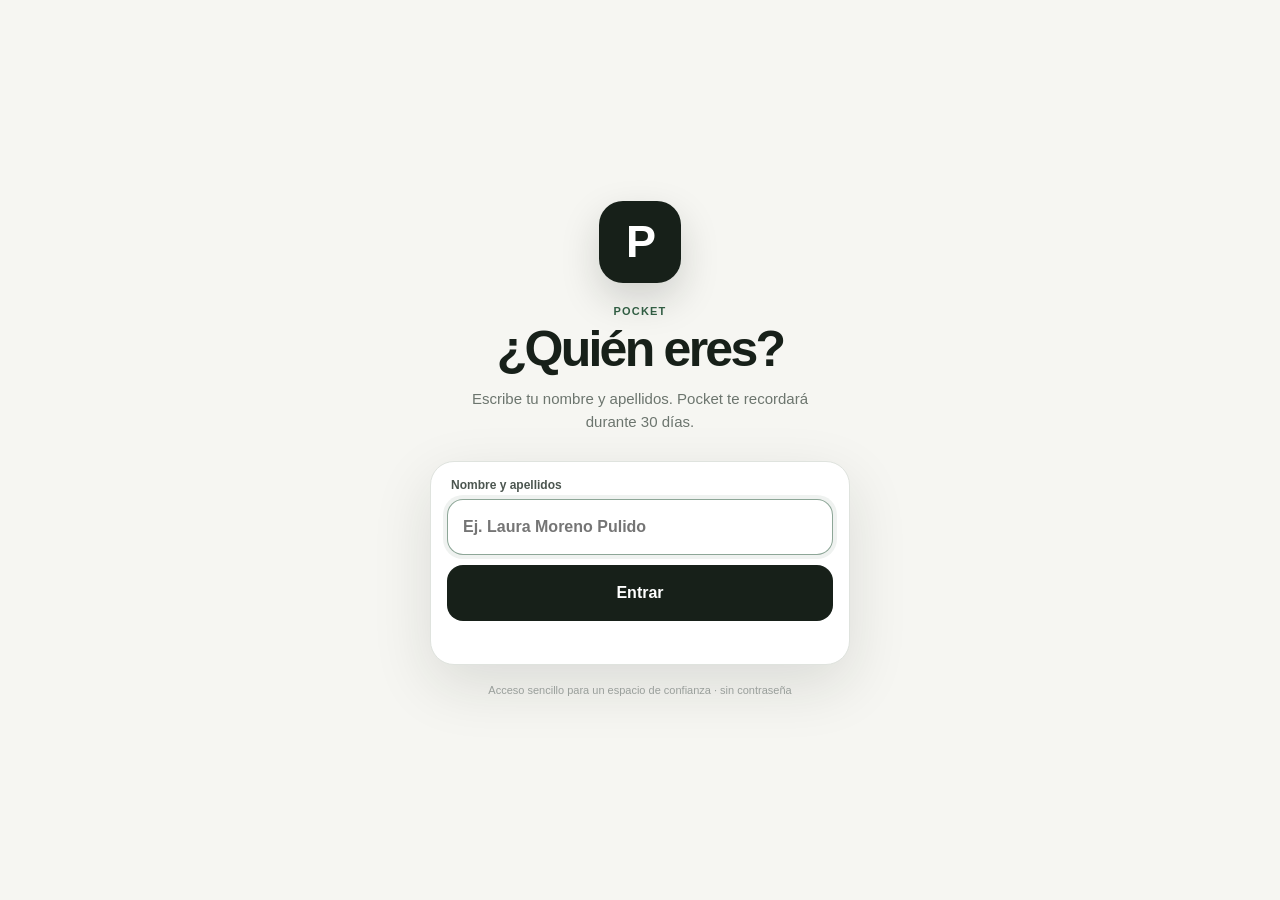
==== Krakow_Pocket_iOS_PRO_AUTO_FIX2/Krakow_Pocket_iOS_PRO_AUTO_FIX2/administrar.html @ c3a28c1a "Add Pocket administrator panel" ====
<!doctype html>
<html lang="es">
<head>
  <meta charset="utf-8">
  <meta name="viewport" content="width=device-width,initial-scale=1,viewport-fit=cover">
  <meta name="theme-color" content="#f6f6f2">
  <meta name="apple-mobile-web-app-capable" content="yes">
  <meta name="apple-mobile-web-app-status-bar-style" content="default">
  <title>Administrar · Pocket</title>
  <link rel="manifest" href="./manifest.webmanifest">
  <link rel="stylesheet" href="./pocket-auth.css?v=20260830g">
  <style>
    :root{--bg:#f6f6f2;--card:#fff;--text:#172019;--muted:#6c756e;--line:#dfe3de;--soft:#edf1ed;--green:#315d43;--shadow:0 12px 34px rgba(23,32,25,.07)}
    *{box-sizing:border-box}html{background:var(--bg)}body{margin:0;background:var(--bg);color:var(--text);font-family:-apple-system,BlinkMacSystemFont,"SF Pro Display","Segoe UI",Inter,Roboto,Helvetica,Arial,sans-serif;-webkit-font-smoothing:antialiased}a,button{font:inherit;-webkit-tap-highlight-color:transparent}.shell{width:min(760px,100%);margin:auto;padding:max(24px,env(safe-area-inset-top)) 16px calc(42px + env(safe-area-inset-bottom))}.top{display:flex;align-items:center;justify-content:space-between;gap:12px}.back{min-height:44px;display:inline-flex;align-items:center;color:var(--muted);text-decoration:none;font-size:14px;font-weight:760}.hero{padding:34px 2px 28px}.kicker{font-size:11px;font-weight:850;letter-spacing:.1em;color:var(--green)}h1,h2,p{margin:0}h1{margin-top:6px;font-size:clamp(38px,9vw,58px);line-height:.98;letter-spacing:-.055em}.lead{max-width:570px;margin-top:14px;color:var(--muted);font-size:15px;line-height:1.55}.state{padding:24px;border:1px solid var(--line);border-radius:24px;background:#fff;box-shadow:var(--shadow);text-align:center}.state strong{display:block;font-size:18px}.state p{margin-top:7px;color:var(--muted);font-size:13px;line-height:1.5}.state a{display:inline-flex;margin-top:15px;min-height:46px;align-items:center;justify-content:center;padding:0 16px;border-radius:14px;background:var(--text);color:#fff;text-decoration:none;font-size:13px;font-weight:800}.loader{width:28px;height:28px;margin:0 auto 12px;border:3px solid var(--soft);border-top-color:var(--green);border-radius:50%;animation:spin .8s linear infinite}@keyframes spin{to{transform:rotate(360deg)}}.metrics{display:grid;grid-template-columns:repeat(3,1fr);gap:10px}.metric{padding:16px;border:1px solid var(--line);border-radius:20px;background:#fff}.metric span{display:block;color:var(--muted);font-size:11px;font-weight:730}.metric strong{display:block;margin-top:7px;font-size:22px;line-height:1.05;letter-spacing:-.035em}.section-head{display:flex;align-items:end;justify-content:space-between;gap:12px;margin:28px 2px 12px}.section-head h2{font-size:25px;letter-spacing:-.04em}.refresh{min-height:40px;border:1px solid var(--line);border-radius:13px;background:#fff;color:var(--green);padding:0 13px;font-size:12px;font-weight:800;cursor:pointer}.user-list{display:grid;gap:10px}.au-card{padding:16px;border:1px solid var(--line);border-radius:21px;background:#fff;box-shadow:0 7px 22px rgba(23,32,25,.035)}.au-card.disabled{opacity:.67}.au-user-main{display:flex;align-items:center;gap:12px}.au-avatar{width:46px;height:46px;flex:0 0 auto;border-radius:15px;background:var(--text);color:#fff;display:grid;place-items:center;font-size:13px;font-weight:850}.au-user-copy{min-width:0;flex:1}.au-user-top{display:flex;align-items:center;gap:6px;flex-wrap:wrap}.au-user-top strong{font-size:15px}.au-user-copy>span{display:block;margin-top:4px;color:var(--muted);font-size:11.5px;line-height:1.4}.au-badge{display:inline-flex;min-height:21px;align-items:center;padding:0 7px;border-radius:999px;background:#e7eee9;color:var(--green);font-size:9px;font-weight:850;text-transform:uppercase;letter-spacing:.04em}.au-badge.soft{background:var(--soft);color:var(--muted)}.au-actions{display:grid;grid-template-columns:1fr 1fr;gap:8px;margin-top:13px}.au-actions button{min-height:42px;border:1px solid var(--line);border-radius:13px;background:#fff;color:var(--text);font-size:11.5px;font-weight:780;cursor:pointer}.au-actions button:disabled{opacity:.38;cursor:default}.au-empty{padding:24px;border:1px dashed var(--line);border-radius:20px;text-align:center;color:var(--muted);font-size:13px}.trust{display:grid;grid-template-columns:36px minmax(0,1fr);gap:11px;align-items:start;margin-top:20px;padding:14px;border-radius:17px;background:var(--soft);color:#4e5851}.trust-icon{width:36px;height:36px;border-radius:12px;background:#fff;display:grid;place-items:center;color:var(--green);font-weight:850}.trust strong{display:block;color:var(--text);font-size:12.5px}.trust span{display:block;margin-top:3px;font-size:11.5px;line-height:1.45}@media(max-width:520px){.metrics{grid-template-columns:1fr 1fr}.metric:last-child{grid-column:1/-1}.au-actions{grid-template-columns:1fr}.shell{padding-left:14px;padding-right:14px}}
  </style>
  <script src="./pocket-auth.js?v=20260830g" defer></script>
  <script src="./pocket-admin.js?v=20260830g" defer></script>
</head>
<body>
  <main class="shell">
    <div class="top"><a class="back" href="./">← Pocket</a><div id="pocketAccountMount"></div></div>
    <header class="hero"><div class="kicker">ADMINISTRACIÓN</div><h1>Administrar</h1><p class="lead">Perfiles y acceso a Pocket. Todo lo importante, sin convertirlo en un panel técnico.</p></header>

    <section id="adminLoading" class="state"><div class="loader"></div><strong>Cargando Pocket</strong><p>Conectando con los perfiles.</p></section>
    <section id="adminDenied" class="state" hidden><strong>Acceso no disponible</strong><p id="adminDeniedText">Este perfil no tiene permisos de administrador.</p><a href="./">Volver a Pocket</a></section>

    <section id="adminContent" hidden>
      <div class="metrics">
        <div class="metric"><span>Perfiles</span><strong id="metricUsers">—</strong></div>
        <div class="metric"><span>Activos</span><strong id="metricActive">—</strong></div>
        <div class="metric"><span>Última actividad</span><strong id="metricLast">—</strong></div>
      </div>
      <div class="section-head"><div><div class="kicker">ACCESO</div><h2>Usuarios</h2></div><button class="refresh" id="refreshAdmin" type="button">Actualizar</button></div>
      <div class="user-list" id="userList"></div>
      <div class="trust"><div class="trust-icon">i</div><div><strong>Perfiles de confianza</strong><span>El acceso se hace solo con nombre y apellidos, sin contraseña. El administrador se habilita únicamente en el dispositivo que creó el primer perfil. Desde aquí puedes bloquear perfiles o cerrar sus sesiones.</span></div></div>
    </section>
  </main>
</body>
</html>
---- Krakow_Pocket_iOS_PRO_AUTO_FIX2/Krakow_Pocket_iOS_PRO_AUTO_FIX2/pocket-auth.css ----
:root{--pa-bg:#f6f6f2;--pa-card:#fff;--pa-text:#172019;--pa-muted:#6c756e;--pa-line:#dfe3de;--pa-soft:#edf1ed;--pa-green:#315d43;--pa-shadow:0 20px 60px rgba(23,32,25,.12)}
html.pa-locked,html.pa-locked body{overflow:hidden!important}
.pa-gate[hidden],.pa-sheet-backdrop[hidden]{display:none!important}
.pa-gate{position:fixed;inset:0;z-index:2147483000;display:grid;place-items:center;padding:max(24px,env(safe-area-inset-top)) 16px max(24px,env(safe-area-inset-bottom));background:var(--pa-bg);font-family:-apple-system,BlinkMacSystemFont,"SF Pro Display","Segoe UI",Inter,Roboto,Helvetica,Arial,sans-serif;color:var(--pa-text);overflow:auto}
.pa-login-card{width:min(420px,100%);margin:auto;text-align:center}
.pa-logo{width:82px;height:82px;margin:0 auto 22px;border-radius:24px;background:var(--pa-text);color:#fff;display:grid;place-items:center;font-size:45px;font-weight:800;letter-spacing:-.05em;box-shadow:0 16px 38px rgba(23,32,25,.17)}
.pa-kicker{font-size:11px;font-weight:850;letter-spacing:.11em;color:var(--pa-green)}
.pa-login-card h1{margin:8px 0 0;font-size:clamp(36px,10vw,50px);line-height:.98;letter-spacing:-.055em;font-weight:800}
.pa-lead{max-width:350px;margin:14px auto 0;color:var(--pa-muted);font-size:15px;line-height:1.5}
.pa-login-form{margin-top:28px;padding:16px;border:1px solid var(--pa-line);border-radius:24px;background:var(--pa-card);box-shadow:var(--pa-shadow);text-align:left}
.pa-field span{display:block;margin:0 4px 7px;font-size:12px;font-weight:800;color:#4c5650}
.pa-field input{width:100%;height:56px;border:1px solid var(--pa-line);border-radius:16px;background:#fbfcfa;color:var(--pa-text);padding:0 15px;font:650 16px/1 -apple-system,BlinkMacSystemFont,"SF Pro Display","Segoe UI",sans-serif;outline:none;transition:.16s ease}
.pa-field input:focus{border-color:rgba(49,93,67,.55);box-shadow:0 0 0 4px rgba(49,93,67,.08);background:#fff}
.pa-primary{width:100%;height:56px;margin-top:10px;border:0;border-radius:16px;background:var(--pa-text);color:#fff;font:800 16px/1 -apple-system,BlinkMacSystemFont,"SF Pro Display","Segoe UI",sans-serif;cursor:pointer}
.pa-primary:disabled{opacity:.55;cursor:default}
.pa-error{min-height:18px;margin:9px 5px 0;color:#a33d32;font-size:12px;font-weight:700;line-height:1.4;text-align:center}
.pa-recents{margin-top:18px}
.pa-recents-label{margin-bottom:8px;color:#8b938e;font-size:11px;font-weight:750}
.pa-recent-list{display:flex;flex-wrap:wrap;gap:8px;justify-content:center}
.pa-recent-list button{min-height:39px;border:1px solid var(--pa-line);border-radius:999px;background:rgba(255,255,255,.72);color:#465149;padding:5px 12px 5px 6px;display:flex;align-items:center;gap:7px;font:700 12px/1 -apple-system,BlinkMacSystemFont,"SF Pro Display","Segoe UI",sans-serif;cursor:pointer}
.pa-recent-list button span{width:28px;height:28px;border-radius:50%;background:var(--pa-soft);display:grid;place-items:center;color:var(--pa-green);font-size:10px;font-weight:850}
.pa-trust{margin:17px auto 0;color:#999f9b;font-size:11px;line-height:1.45}
#pocketAccountMount{display:flex;align-items:center}
.pa-account-button{height:46px;border:1px solid var(--pa-line);border-radius:16px;background:#fff;color:var(--pa-text);padding:0 11px 0 7px;display:flex;align-items:center;gap:8px;box-shadow:0 5px 18px rgba(23,32,25,.04);cursor:pointer}
.pa-avatar{width:32px;height:32px;border-radius:11px;display:grid;place-items:center;background:var(--pa-text);color:#fff;font-size:11px;font-weight:850;letter-spacing:-.02em;flex:0 0 auto}
.pa-avatar.large{width:54px;height:54px;border-radius:17px;font-size:17px}
.pa-account-button-copy{display:grid;text-align:left;gap:1px;max-width:80px}
.pa-account-button-copy b{overflow:hidden;text-overflow:ellipsis;white-space:nowrap;font-size:12px;line-height:1.15}
.pa-account-button-copy small{font-size:9px;line-height:1.1;color:var(--pa-muted);font-weight:700}
.pa-sheet-backdrop{position:fixed;inset:0;z-index:2147482000;background:rgba(23,32,25,0);display:flex;align-items:flex-end;justify-content:center;padding:12px;transition:background .18s ease;font-family:-apple-system,BlinkMacSystemFont,"SF Pro Display","Segoe UI",Inter,Roboto,Helvetica,Arial,sans-serif}
.pa-sheet-backdrop.show{background:rgba(23,32,25,.28)}
.pa-sheet{position:relative;width:min(520px,100%);padding:22px;border-radius:28px;background:#fff;color:var(--pa-text);box-shadow:0 28px 90px rgba(0,0,0,.24);transform:translateY(18px);opacity:0;transition:.18s ease;padding-bottom:calc(22px + env(safe-area-inset-bottom))}
.pa-sheet-backdrop.show .pa-sheet{transform:translateY(0);opacity:1}
.pa-sheet-close{position:absolute;right:16px;top:16px;width:38px;height:38px;border:0;border-radius:13px;background:var(--pa-soft);color:var(--pa-text);font-size:22px;line-height:1;cursor:pointer}
.pa-account-hero{display:flex;align-items:center;gap:13px;padding-right:46px}
.pa-account-name{font-size:19px;font-weight:800;letter-spacing:-.025em}
.pa-account-role{margin-top:3px;color:var(--pa-muted);font-size:12px;font-weight:700}
.pa-admin-link{margin-top:20px;min-height:54px;border-radius:17px;background:var(--pa-soft);color:var(--pa-text);text-decoration:none;padding:0 15px;display:flex;align-items:center;justify-content:space-between;font-size:14px;font-weight:800}
.pa-admin-link b{font-size:22px;color:var(--pa-green)}
.pa-sheet-actions{display:grid;grid-template-columns:1fr 1fr;gap:9px;margin-top:16px}
.pa-sheet-actions button{min-height:48px;border:1px solid var(--pa-line);border-radius:15px;background:#fff;color:var(--pa-text);font-size:13px;font-weight:750;cursor:pointer}
.pa-sheet-actions button.danger{color:#a33d32}
.pa-session-note{margin:13px 3px 0;color:#969d98;font-size:10.5px;line-height:1.4;text-align:center}
@media(max-width:520px){.pa-account-button-copy{display:none}.pa-account-button{width:46px;padding:0;justify-content:center}.pa-avatar{width:32px;height:32px}.pa-login-form{border-radius:22px}.pa-sheet{border-radius:25px}.pa-sheet-actions{grid-template-columns:1fr}}
@media(prefers-reduced-motion:reduce){.pa-sheet-backdrop,.pa-sheet,.pa-field input{transition:none!important}}
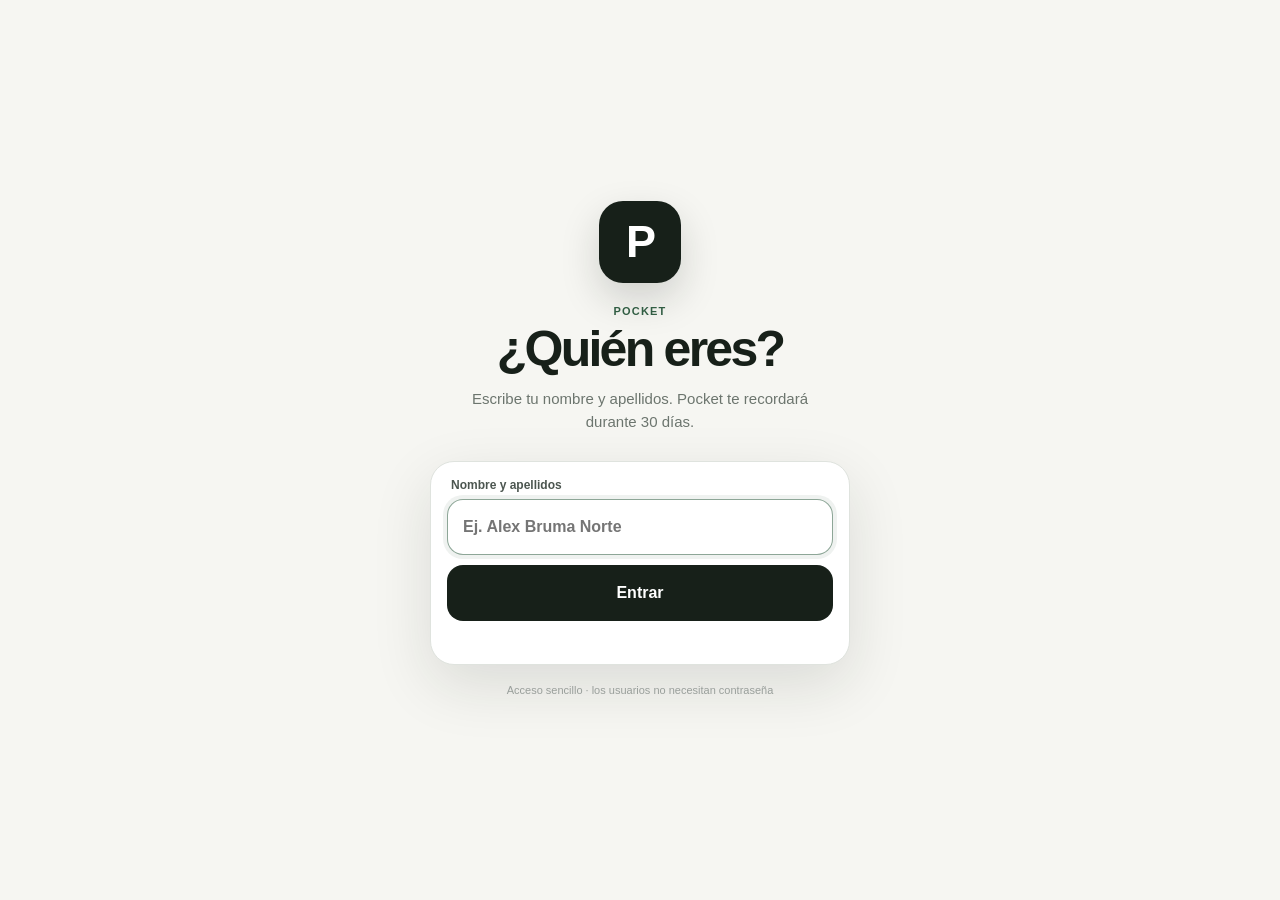
==== commit a4973938: "Explain permanent admin and PIN in the Pocket admin panel" ====
--- a/Krakow_Pocket_iOS_PRO_AUTO_FIX2/Krakow_Pocket_iOS_PRO_AUTO_FIX2/administrar.html
+++ b/Krakow_Pocket_iOS_PRO_AUTO_FIX2/Krakow_Pocket_iOS_PRO_AUTO_FIX2/administrar.html
@@ -8,13 +8,13 @@
   <meta name="apple-mobile-web-app-status-bar-style" content="default">
   <title>Administrar · Pocket</title>
   <link rel="manifest" href="./manifest.webmanifest">
-  <link rel="stylesheet" href="./pocket-auth.css?v=20260830g">
+  <link rel="stylesheet" href="./pocket-auth.css?v=20260830h">
   <style>
     :root{--bg:#f6f6f2;--card:#fff;--text:#172019;--muted:#6c756e;--line:#dfe3de;--soft:#edf1ed;--green:#315d43;--shadow:0 12px 34px rgba(23,32,25,.07)}
     *{box-sizing:border-box}html{background:var(--bg)}body{margin:0;background:var(--bg);color:var(--text);font-family:-apple-system,BlinkMacSystemFont,"SF Pro Display","Segoe UI",Inter,Roboto,Helvetica,Arial,sans-serif;-webkit-font-smoothing:antialiased}a,button{font:inherit;-webkit-tap-highlight-color:transparent}.shell{width:min(760px,100%);margin:auto;padding:max(24px,env(safe-area-inset-top)) 16px calc(42px + env(safe-area-inset-bottom))}.top{display:flex;align-items:center;justify-content:space-between;gap:12px}.back{min-height:44px;display:inline-flex;align-items:center;color:var(--muted);text-decoration:none;font-size:14px;font-weight:760}.hero{padding:34px 2px 28px}.kicker{font-size:11px;font-weight:850;letter-spacing:.1em;color:var(--green)}h1,h2,p{margin:0}h1{margin-top:6px;font-size:clamp(38px,9vw,58px);line-height:.98;letter-spacing:-.055em}.lead{max-width:570px;margin-top:14px;color:var(--muted);font-size:15px;line-height:1.55}.state{padding:24px;border:1px solid var(--line);border-radius:24px;background:#fff;box-shadow:var(--shadow);text-align:center}.state strong{display:block;font-size:18px}.state p{margin-top:7px;color:var(--muted);font-size:13px;line-height:1.5}.state a{display:inline-flex;margin-top:15px;min-height:46px;align-items:center;justify-content:center;padding:0 16px;border-radius:14px;background:var(--text);color:#fff;text-decoration:none;font-size:13px;font-weight:800}.loader{width:28px;height:28px;margin:0 auto 12px;border:3px solid var(--soft);border-top-color:var(--green);border-radius:50%;animation:spin .8s linear infinite}@keyframes spin{to{transform:rotate(360deg)}}.metrics{display:grid;grid-template-columns:repeat(3,1fr);gap:10px}.metric{padding:16px;border:1px solid var(--line);border-radius:20px;background:#fff}.metric span{display:block;color:var(--muted);font-size:11px;font-weight:730}.metric strong{display:block;margin-top:7px;font-size:22px;line-height:1.05;letter-spacing:-.035em}.section-head{display:flex;align-items:end;justify-content:space-between;gap:12px;margin:28px 2px 12px}.section-head h2{font-size:25px;letter-spacing:-.04em}.refresh{min-height:40px;border:1px solid var(--line);border-radius:13px;background:#fff;color:var(--green);padding:0 13px;font-size:12px;font-weight:800;cursor:pointer}.user-list{display:grid;gap:10px}.au-card{padding:16px;border:1px solid var(--line);border-radius:21px;background:#fff;box-shadow:0 7px 22px rgba(23,32,25,.035)}.au-card.disabled{opacity:.67}.au-user-main{display:flex;align-items:center;gap:12px}.au-avatar{width:46px;height:46px;flex:0 0 auto;border-radius:15px;background:var(--text);color:#fff;display:grid;place-items:center;font-size:13px;font-weight:850}.au-user-copy{min-width:0;flex:1}.au-user-top{display:flex;align-items:center;gap:6px;flex-wrap:wrap}.au-user-top strong{font-size:15px}.au-user-copy>span{display:block;margin-top:4px;color:var(--muted);font-size:11.5px;line-height:1.4}.au-badge{display:inline-flex;min-height:21px;align-items:center;padding:0 7px;border-radius:999px;background:#e7eee9;color:var(--green);font-size:9px;font-weight:850;text-transform:uppercase;letter-spacing:.04em}.au-badge.soft{background:var(--soft);color:var(--muted)}.au-actions{display:grid;grid-template-columns:1fr 1fr;gap:8px;margin-top:13px}.au-actions button{min-height:42px;border:1px solid var(--line);border-radius:13px;background:#fff;color:var(--text);font-size:11.5px;font-weight:780;cursor:pointer}.au-actions button:disabled{opacity:.38;cursor:default}.au-empty{padding:24px;border:1px dashed var(--line);border-radius:20px;text-align:center;color:var(--muted);font-size:13px}.trust{display:grid;grid-template-columns:36px minmax(0,1fr);gap:11px;align-items:start;margin-top:20px;padding:14px;border-radius:17px;background:var(--soft);color:#4e5851}.trust-icon{width:36px;height:36px;border-radius:12px;background:#fff;display:grid;place-items:center;color:var(--green);font-weight:850}.trust strong{display:block;color:var(--text);font-size:12.5px}.trust span{display:block;margin-top:3px;font-size:11.5px;line-height:1.45}@media(max-width:520px){.metrics{grid-template-columns:1fr 1fr}.metric:last-child{grid-column:1/-1}.au-actions{grid-template-columns:1fr}.shell{padding-left:14px;padding-right:14px}}
   </style>
-  <script src="./pocket-auth.js?v=20260830g" defer></script>
-  <script src="./pocket-admin.js?v=20260830g" defer></script>
+  <script src="./pocket-auth.js?v=20260830h" defer></script>
+  <script src="./pocket-admin.js?v=20260830h" defer></script>
 </head>
 <body>
   <main class="shell">
@@ -32,7 +32,7 @@
       </div>
       <div class="section-head"><div><div class="kicker">ACCESO</div><h2>Usuarios</h2></div><button class="refresh" id="refreshAdmin" type="button">Actualizar</button></div>
       <div class="user-list" id="userList"></div>
-      <div class="trust"><div class="trust-icon">i</div><div><strong>Perfiles de confianza</strong><span>El acceso se hace solo con nombre y apellidos, sin contraseña. El administrador se habilita únicamente en el dispositivo que creó el primer perfil. Desde aquí puedes bloquear perfiles o cerrar sus sesiones.</span></div></div>
+      <div class="trust"><div class="trust-icon">i</div><div><strong>Administrador permanente</strong><span>El primer perfil creado será administrador para siempre y no puede bloquearse ni perder ese rol. Los usuarios normales entran con nombre y apellidos; el administrador usa además un PIN de 4 dígitos.</span></div></div>
     </section>
   </main>
 </body>
--- a/Krakow_Pocket_iOS_PRO_AUTO_FIX2/Krakow_Pocket_iOS_PRO_AUTO_FIX2/pocket-auth.css
+++ b/Krakow_Pocket_iOS_PRO_AUTO_FIX2/Krakow_Pocket_iOS_PRO_AUTO_FIX2/pocket-auth.css
@@ -1,6 +1,6 @@
 :root{--pa-bg:#f6f6f2;--pa-card:#fff;--pa-text:#172019;--pa-muted:#6c756e;--pa-line:#dfe3de;--pa-soft:#edf1ed;--pa-green:#315d43;--pa-shadow:0 20px 60px rgba(23,32,25,.12)}
 html.pa-locked,html.pa-locked body{overflow:hidden!important}
-.pa-gate[hidden],.pa-sheet-backdrop[hidden]{display:none!important}
+.pa-gate[hidden],.pa-sheet-backdrop[hidden],.pa-pin-wrap[hidden]{display:none!important}
 .pa-gate{position:fixed;inset:0;z-index:2147483000;display:grid;place-items:center;padding:max(24px,env(safe-area-inset-top)) 16px max(24px,env(safe-area-inset-bottom));background:var(--pa-bg);font-family:-apple-system,BlinkMacSystemFont,"SF Pro Display","Segoe UI",Inter,Roboto,Helvetica,Arial,sans-serif;color:var(--pa-text);overflow:auto}
 .pa-login-card{width:min(420px,100%);margin:auto;text-align:center}
 .pa-logo{width:82px;height:82px;margin:0 auto 22px;border-radius:24px;background:var(--pa-text);color:#fff;display:grid;place-items:center;font-size:45px;font-weight:800;letter-spacing:-.05em;box-shadow:0 16px 38px rgba(23,32,25,.17)}
@@ -11,6 +11,9 @@
 .pa-field span{display:block;margin:0 4px 7px;font-size:12px;font-weight:800;color:#4c5650}
 .pa-field input{width:100%;height:56px;border:1px solid var(--pa-line);border-radius:16px;background:#fbfcfa;color:var(--pa-text);padding:0 15px;font:650 16px/1 -apple-system,BlinkMacSystemFont,"SF Pro Display","Segoe UI",sans-serif;outline:none;transition:.16s ease}
 .pa-field input:focus{border-color:rgba(49,93,67,.55);box-shadow:0 0 0 4px rgba(49,93,67,.08);background:#fff}
+.pa-pin-wrap{margin-top:11px;padding-top:12px;border-top:1px solid var(--pa-line)}
+.pa-pin-field input{text-align:center;font-size:22px;font-weight:800;letter-spacing:.32em;padding-left:calc(15px + .32em)}
+.pa-pin-copy{margin:8px 4px 0;color:var(--pa-muted);font-size:11px;line-height:1.45;text-align:center}
 .pa-primary{width:100%;height:56px;margin-top:10px;border:0;border-radius:16px;background:var(--pa-text);color:#fff;font:800 16px/1 -apple-system,BlinkMacSystemFont,"SF Pro Display","Segoe UI",sans-serif;cursor:pointer}
 .pa-primary:disabled{opacity:.55;cursor:default}
 .pa-error{min-height:18px;margin:9px 5px 0;color:#a33d32;font-size:12px;font-weight:700;line-height:1.4;text-align:center}
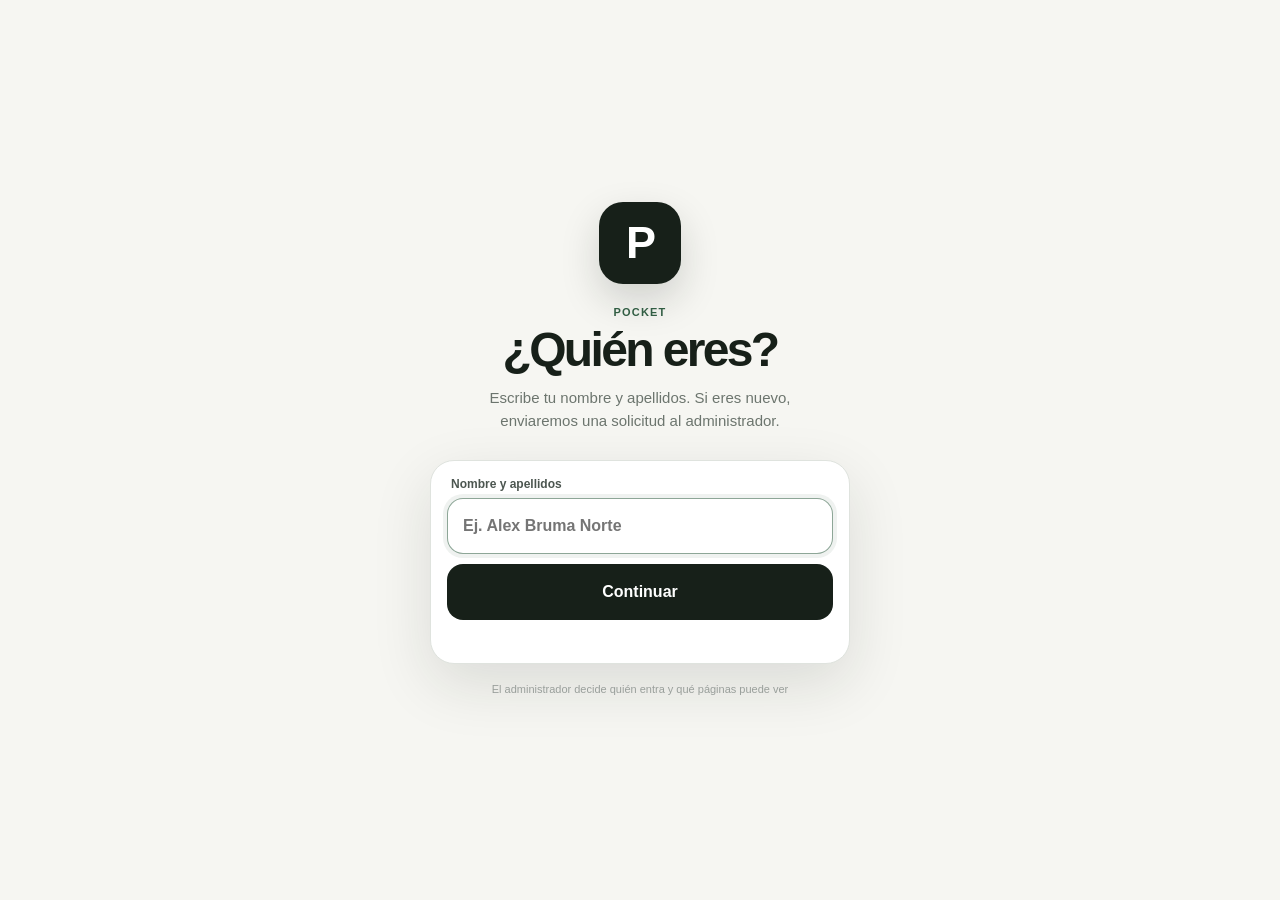
==== commit 98d69dc0: "Add pending approvals and page permissions admin UI" ====
--- a/Krakow_Pocket_iOS_PRO_AUTO_FIX2/Krakow_Pocket_iOS_PRO_AUTO_FIX2/administrar.html
+++ b/Krakow_Pocket_iOS_PRO_AUTO_FIX2/Krakow_Pocket_iOS_PRO_AUTO_FIX2/administrar.html
@@ -8,18 +8,24 @@
   <meta name="apple-mobile-web-app-status-bar-style" content="default">
   <title>Administrar · Pocket</title>
   <link rel="manifest" href="./manifest.webmanifest">
-  <link rel="stylesheet" href="./pocket-auth.css?v=20260830h">
+  <link rel="stylesheet" href="./pocket-auth.css?v=20260830j">
   <style>
-    :root{--bg:#f6f6f2;--card:#fff;--text:#172019;--muted:#6c756e;--line:#dfe3de;--soft:#edf1ed;--green:#315d43;--shadow:0 12px 34px rgba(23,32,25,.07)}
-    *{box-sizing:border-box}html{background:var(--bg)}body{margin:0;background:var(--bg);color:var(--text);font-family:-apple-system,BlinkMacSystemFont,"SF Pro Display","Segoe UI",Inter,Roboto,Helvetica,Arial,sans-serif;-webkit-font-smoothing:antialiased}a,button{font:inherit;-webkit-tap-highlight-color:transparent}.shell{width:min(760px,100%);margin:auto;padding:max(24px,env(safe-area-inset-top)) 16px calc(42px + env(safe-area-inset-bottom))}.top{display:flex;align-items:center;justify-content:space-between;gap:12px}.back{min-height:44px;display:inline-flex;align-items:center;color:var(--muted);text-decoration:none;font-size:14px;font-weight:760}.hero{padding:34px 2px 28px}.kicker{font-size:11px;font-weight:850;letter-spacing:.1em;color:var(--green)}h1,h2,p{margin:0}h1{margin-top:6px;font-size:clamp(38px,9vw,58px);line-height:.98;letter-spacing:-.055em}.lead{max-width:570px;margin-top:14px;color:var(--muted);font-size:15px;line-height:1.55}.state{padding:24px;border:1px solid var(--line);border-radius:24px;background:#fff;box-shadow:var(--shadow);text-align:center}.state strong{display:block;font-size:18px}.state p{margin-top:7px;color:var(--muted);font-size:13px;line-height:1.5}.state a{display:inline-flex;margin-top:15px;min-height:46px;align-items:center;justify-content:center;padding:0 16px;border-radius:14px;background:var(--text);color:#fff;text-decoration:none;font-size:13px;font-weight:800}.loader{width:28px;height:28px;margin:0 auto 12px;border:3px solid var(--soft);border-top-color:var(--green);border-radius:50%;animation:spin .8s linear infinite}@keyframes spin{to{transform:rotate(360deg)}}.metrics{display:grid;grid-template-columns:repeat(3,1fr);gap:10px}.metric{padding:16px;border:1px solid var(--line);border-radius:20px;background:#fff}.metric span{display:block;color:var(--muted);font-size:11px;font-weight:730}.metric strong{display:block;margin-top:7px;font-size:22px;line-height:1.05;letter-spacing:-.035em}.section-head{display:flex;align-items:end;justify-content:space-between;gap:12px;margin:28px 2px 12px}.section-head h2{font-size:25px;letter-spacing:-.04em}.refresh{min-height:40px;border:1px solid var(--line);border-radius:13px;background:#fff;color:var(--green);padding:0 13px;font-size:12px;font-weight:800;cursor:pointer}.user-list{display:grid;gap:10px}.au-card{padding:16px;border:1px solid var(--line);border-radius:21px;background:#fff;box-shadow:0 7px 22px rgba(23,32,25,.035)}.au-card.disabled{opacity:.67}.au-user-main{display:flex;align-items:center;gap:12px}.au-avatar{width:46px;height:46px;flex:0 0 auto;border-radius:15px;background:var(--text);color:#fff;display:grid;place-items:center;font-size:13px;font-weight:850}.au-user-copy{min-width:0;flex:1}.au-user-top{display:flex;align-items:center;gap:6px;flex-wrap:wrap}.au-user-top strong{font-size:15px}.au-user-copy>span{display:block;margin-top:4px;color:var(--muted);font-size:11.5px;line-height:1.4}.au-badge{display:inline-flex;min-height:21px;align-items:center;padding:0 7px;border-radius:999px;background:#e7eee9;color:var(--green);font-size:9px;font-weight:850;text-transform:uppercase;letter-spacing:.04em}.au-badge.soft{background:var(--soft);color:var(--muted)}.au-actions{display:grid;grid-template-columns:1fr 1fr;gap:8px;margin-top:13px}.au-actions button{min-height:42px;border:1px solid var(--line);border-radius:13px;background:#fff;color:var(--text);font-size:11.5px;font-weight:780;cursor:pointer}.au-actions button:disabled{opacity:.38;cursor:default}.au-empty{padding:24px;border:1px dashed var(--line);border-radius:20px;text-align:center;color:var(--muted);font-size:13px}.trust{display:grid;grid-template-columns:36px minmax(0,1fr);gap:11px;align-items:start;margin-top:20px;padding:14px;border-radius:17px;background:var(--soft);color:#4e5851}.trust-icon{width:36px;height:36px;border-radius:12px;background:#fff;display:grid;place-items:center;color:var(--green);font-weight:850}.trust strong{display:block;color:var(--text);font-size:12.5px}.trust span{display:block;margin-top:3px;font-size:11.5px;line-height:1.45}@media(max-width:520px){.metrics{grid-template-columns:1fr 1fr}.metric:last-child{grid-column:1/-1}.au-actions{grid-template-columns:1fr}.shell{padding-left:14px;padding-right:14px}}
+    :root{--bg:#f6f6f2;--card:#fff;--text:#172019;--muted:#6c756e;--line:#dfe3de;--soft:#edf1ed;--green:#315d43;--green-soft:#e7eee9;--amber:#8a6424;--amber-soft:#f5efe3;--danger:#a33d32;--danger-soft:#f8ecea;--shadow:0 12px 34px rgba(23,32,25,.07)}
+    *{box-sizing:border-box}html{background:var(--bg)}body{margin:0;background:var(--bg);color:var(--text);font-family:-apple-system,BlinkMacSystemFont,"SF Pro Display","Segoe UI",Inter,Roboto,Helvetica,Arial,sans-serif;-webkit-font-smoothing:antialiased}a,button,input{font:inherit;-webkit-tap-highlight-color:transparent}.shell{width:min(760px,100%);margin:auto;padding:max(24px,env(safe-area-inset-top)) 16px calc(48px + env(safe-area-inset-bottom))}.top{display:flex;align-items:center;justify-content:space-between;gap:12px}.back{min-height:44px;display:inline-flex;align-items:center;color:var(--muted);text-decoration:none;font-size:14px;font-weight:760}.hero{padding:34px 2px 28px}.kicker{font-size:11px;font-weight:850;letter-spacing:.1em;color:var(--green)}h1,h2,p{margin:0}h1{margin-top:6px;font-size:clamp(38px,9vw,58px);line-height:.98;letter-spacing:-.055em}.lead{max-width:590px;margin-top:14px;color:var(--muted);font-size:15px;line-height:1.55}.state{padding:24px;border:1px solid var(--line);border-radius:24px;background:#fff;box-shadow:var(--shadow);text-align:center}.state strong{display:block;font-size:18px}.state p{margin-top:7px;color:var(--muted);font-size:13px;line-height:1.5}.state a{display:inline-flex;margin-top:15px;min-height:46px;align-items:center;justify-content:center;padding:0 16px;border-radius:14px;background:var(--text);color:#fff;text-decoration:none;font-size:13px;font-weight:800}.loader{width:28px;height:28px;margin:0 auto 12px;border:3px solid var(--soft);border-top-color:var(--green);border-radius:50%;animation:spin .8s linear infinite}@keyframes spin{to{transform:rotate(360deg)}}
+    .metrics{display:grid;grid-template-columns:repeat(3,1fr);gap:10px}.metric{padding:16px;border:1px solid var(--line);border-radius:20px;background:#fff}.metric span{display:block;color:var(--muted);font-size:11px;font-weight:730}.metric strong{display:block;margin-top:7px;font-size:22px;line-height:1.05;letter-spacing:-.035em}.section-head{display:flex;align-items:end;justify-content:space-between;gap:12px;margin:30px 2px 12px}.section-head h2{margin-top:4px;font-size:25px;letter-spacing:-.04em}.section-note{margin-top:4px;color:var(--muted);font-size:11.5px}.refresh{min-height:40px;border:1px solid var(--line);border-radius:13px;background:#fff;color:var(--green);padding:0 13px;font-size:12px;font-weight:800;cursor:pointer}.user-list{display:grid;gap:10px}.au-card{padding:16px;border:1px solid var(--line);border-radius:21px;background:#fff;box-shadow:0 7px 22px rgba(23,32,25,.035)}.au-card.pending{border-color:#eadfc8;background:linear-gradient(180deg,#fff 0%,#fffcf7 100%)}.au-card.blocked{opacity:.74}.au-user-main{display:flex;align-items:center;gap:12px}.au-avatar{width:46px;height:46px;flex:0 0 auto;border-radius:15px;background:var(--text);color:#fff;display:grid;place-items:center;font-size:13px;font-weight:850}.au-card.pending .au-avatar{background:#6f6043}.au-user-copy{min-width:0;flex:1}.au-user-top{display:flex;align-items:center;gap:6px;flex-wrap:wrap}.au-user-top strong{font-size:15px}.au-user-copy>span{display:block;margin-top:4px;color:var(--muted);font-size:11.5px;line-height:1.4}.au-badge{display:inline-flex;min-height:21px;align-items:center;padding:0 7px;border-radius:999px;background:var(--green-soft);color:var(--green);font-size:9px;font-weight:850;text-transform:uppercase;letter-spacing:.04em}.au-badge.soft{background:var(--soft);color:var(--muted)}.au-badge.pending{background:var(--amber-soft);color:var(--amber)}.au-badge.blocked{background:var(--danger-soft);color:var(--danger)}
+    .au-actions{display:grid;grid-template-columns:1fr 1fr;gap:8px;margin-top:13px}.au-actions button{min-height:42px;border:1px solid var(--line);border-radius:13px;background:#fff;color:var(--text);font-size:11.5px;font-weight:780;cursor:pointer}.au-actions .primary{grid-column:1/-1;border-color:transparent;background:var(--text);color:#fff}.au-actions .permissions{grid-column:1/-1;background:var(--green-soft);border-color:transparent;color:var(--green)}.au-actions .danger{grid-column:1/-1;border-color:#efd1cd;background:var(--danger-soft);color:var(--danger)}.au-actions button:disabled{opacity:.38;cursor:default}.au-empty{padding:24px;border:1px dashed var(--line);border-radius:20px;text-align:center;color:var(--muted);font-size:13px}.pending-empty{padding:19px;border:1px solid var(--line);border-radius:19px;background:rgba(255,255,255,.58);color:var(--muted);font-size:12.5px;text-align:center}.trust{display:grid;grid-template-columns:36px minmax(0,1fr);gap:11px;align-items:start;margin-top:22px;padding:14px;border-radius:17px;background:var(--soft);color:#4e5851}.trust-icon{width:36px;height:36px;border-radius:12px;background:#fff;display:grid;place-items:center;color:var(--green);font-weight:850}.trust strong{display:block;color:var(--text);font-size:12.5px}.trust span{display:block;margin-top:3px;font-size:11.5px;line-height:1.45}
+    .modal-backdrop[hidden]{display:none}.modal-backdrop{position:fixed;inset:0;z-index:2147482500;display:flex;align-items:flex-end;justify-content:center;padding:12px;background:rgba(23,32,25,0);transition:background .17s ease}.modal-backdrop.show{background:rgba(23,32,25,.3)}.modal-card{width:min(540px,100%);max-height:min(82vh,760px);overflow:auto;padding:22px;border-radius:28px;background:#fff;box-shadow:0 28px 90px rgba(0,0,0,.23);transform:translateY(18px);opacity:0;transition:.17s ease;padding-bottom:calc(22px + env(safe-area-inset-bottom))}.modal-backdrop.show .modal-card{transform:translateY(0);opacity:1}.modal-handle{width:36px;height:4px;border-radius:999px;background:#d9ded9;margin:-7px auto 17px}.modal-top{display:flex;justify-content:space-between;gap:14px;align-items:start}.modal-top h2{margin-top:4px;font-size:27px;letter-spacing:-.045em}.modal-top p{margin-top:7px;color:var(--muted);font-size:12px;line-height:1.45}.modal-close{width:38px;height:38px;border:0;border-radius:13px;background:var(--soft);font-size:20px;color:var(--text);cursor:pointer;flex:0 0 auto}.permission-list{display:grid;gap:9px;margin-top:20px}.permission-option{position:relative;display:grid;grid-template-columns:46px minmax(0,1fr) 34px;align-items:center;gap:11px;padding:13px;border:1px solid var(--line);border-radius:17px;background:#fff;cursor:pointer}.permission-option:has(input:checked){border-color:#bed0c3;background:#f8fbf8}.permission-icon{width:46px;height:46px;border-radius:14px;background:var(--soft);display:grid;place-items:center;font-size:21px}.permission-copy strong{display:block;font-size:13px}.permission-copy span{display:block;margin-top:3px;color:var(--muted);font-size:10.5px;line-height:1.35}.permission-option input{appearance:none;width:28px;height:28px;border:1px solid #cfd6d0;border-radius:9px;background:#fff;display:grid;place-items:center;cursor:pointer}.permission-option input:checked{border-color:var(--green);background:var(--green)}.permission-option input:checked:after{content:"✓";color:#fff;font-size:15px;font-weight:900}.permission-error{min-height:17px;margin:9px 3px 0;color:var(--danger);font-size:11px;font-weight:750;text-align:center}.modal-actions{display:grid;grid-template-columns:1fr 1.35fr;gap:9px;margin-top:10px}.modal-actions button{min-height:50px;border-radius:15px;font-size:13px;font-weight:800;cursor:pointer}.modal-cancel{border:1px solid var(--line);background:#fff;color:var(--text)}.modal-save{border:0;background:var(--text);color:#fff}.modal-save:disabled{opacity:.55}
+    .delete-icon{width:46px;height:46px;border-radius:15px;background:var(--danger-soft);color:var(--danger);display:grid;place-items:center;font-size:20px;font-weight:850}.delete-card h2{margin-top:16px;font-size:25px;letter-spacing:-.04em}.delete-card p{margin-top:8px;color:var(--muted);font-size:13px;line-height:1.5}.delete-name{display:block;margin-top:11px;color:var(--text);font-size:14px;font-weight:800}.delete-actions{display:grid;grid-template-columns:1fr 1fr;gap:9px;margin-top:20px}.delete-actions button{min-height:50px;border-radius:15px;font-size:13px;font-weight:800;cursor:pointer}.delete-cancel{border:1px solid var(--line);background:#fff;color:var(--text)}.delete-confirm{border:0;background:var(--danger);color:#fff}.delete-confirm:disabled{opacity:.55}.delete-note{margin-top:12px!important;font-size:10.5px!important;color:#969d98!important;text-align:center}
+    @media(max-width:520px){.metrics{grid-template-columns:repeat(3,1fr)}.metric{padding:13px 10px}.metric strong{font-size:19px}.metric span{font-size:10px}.au-actions{grid-template-columns:1fr}.au-actions .primary,.au-actions .permissions,.au-actions .danger{grid-column:auto}.shell{padding-left:14px;padding-right:14px}.modal-card{border-radius:25px}.modal-actions,.delete-actions{grid-template-columns:1fr}.permission-option{grid-template-columns:42px minmax(0,1fr) 32px}.permission-icon{width:42px;height:42px}}
   </style>
-  <script src="./pocket-auth.js?v=20260830h" defer></script>
-  <script src="./pocket-admin.js?v=20260830h" defer></script>
+  <script src="./pocket-auth.js?v=20260830j" defer></script>
+  <script src="./pages.js?v=20260830j" defer></script>
+  <script src="./pocket-admin.js?v=20260830j" defer></script>
 </head>
 <body>
   <main class="shell">
     <div class="top"><a class="back" href="./">← Pocket</a><div id="pocketAccountMount"></div></div>
-    <header class="hero"><div class="kicker">ADMINISTRACIÓN</div><h1>Administrar</h1><p class="lead">Perfiles y acceso a Pocket. Todo lo importante, sin convertirlo en un panel técnico.</p></header>
+    <header class="hero"><div class="kicker">ADMINISTRACIÓN</div><h1>Administrar</h1><p class="lead">Decide quién puede entrar y qué ve cada persona. Sin menús técnicos ni permisos difíciles de entender.</p></header>
 
     <section id="adminLoading" class="state"><div class="loader"></div><strong>Cargando Pocket</strong><p>Conectando con los perfiles.</p></section>
     <section id="adminDenied" class="state" hidden><strong>Acceso no disponible</strong><p id="adminDeniedText">Este perfil no tiene permisos de administrador.</p><a href="./">Volver a Pocket</a></section>
@@ -27,13 +33,39 @@
     <section id="adminContent" hidden>
       <div class="metrics">
         <div class="metric"><span>Perfiles</span><strong id="metricUsers">—</strong></div>
-        <div class="metric"><span>Activos</span><strong id="metricActive">—</strong></div>
-        <div class="metric"><span>Última actividad</span><strong id="metricLast">—</strong></div>
+        <div class="metric"><span>Pendientes</span><strong id="metricPending">—</strong></div>
+        <div class="metric"><span>Con acceso</span><strong id="metricApproved">—</strong></div>
       </div>
-      <div class="section-head"><div><div class="kicker">ACCESO</div><h2>Usuarios</h2></div><button class="refresh" id="refreshAdmin" type="button">Actualizar</button></div>
+
+      <div class="section-head"><div><div class="kicker">POR REVISAR</div><h2>Solicitudes</h2><div class="section-note">Las nuevas personas esperan aquí hasta que tú decidas.</div></div><button class="refresh" id="refreshAdmin" type="button">Actualizar</button></div>
+      <div class="user-list" id="pendingList"></div>
+
+      <div class="section-head"><div><div class="kicker">ACCESO ACTUAL</div><h2>Usuarios</h2><div class="section-note">Puedes cambiar las páginas permitidas en cualquier momento.</div></div></div>
       <div class="user-list" id="userList"></div>
-      <div class="trust"><div class="trust-icon">i</div><div><strong>Administrador permanente</strong><span>El primer perfil creado será administrador para siempre y no puede bloquearse ni perder ese rol. Los usuarios normales entran con nombre y apellidos; el administrador usa además un PIN de 4 dígitos.</span></div></div>
+
+      <div class="trust"><div class="trust-icon">i</div><div><strong>Administrador permanente</strong><span>El primer perfil mantiene siempre el control total. Los demás solo ven las páginas que les asignes y no pueden abrir por URL una página no autorizada.</span></div></div>
     </section>
   </main>
+
+  <div class="modal-backdrop" id="accessDialog" hidden>
+    <div class="modal-card" role="dialog" aria-modal="true" aria-labelledby="accessTitle">
+      <div class="modal-handle"></div>
+      <div class="modal-top"><div><div class="kicker" id="accessKicker">ACCESO</div><h2 id="accessTitle">Elegir páginas</h2><p id="accessSubtitle"></p></div><button class="modal-close" id="closeAccess" type="button" aria-label="Cerrar">×</button></div>
+      <div class="permission-list" id="permissionList"></div>
+      <div class="permission-error" id="permissionError"></div>
+      <div class="modal-actions"><button class="modal-cancel" id="cancelAccess" type="button">Cancelar</button><button class="modal-save" id="saveAccess" type="button">Guardar</button></div>
+    </div>
+  </div>
+
+  <div class="modal-backdrop" id="deleteDialog" hidden>
+    <div class="modal-card delete-card" role="dialog" aria-modal="true" aria-labelledby="deleteTitle">
+      <div class="modal-handle"></div><div class="delete-icon">−</div>
+      <h2 id="deleteTitle">¿Eliminar perfil?</h2>
+      <p id="deleteDescription">Este perfil desaparecerá de Pocket y sus sesiones dejarán de ser válidas.</p>
+      <strong class="delete-name" id="deleteUserName"></strong>
+      <div class="delete-actions"><button class="delete-cancel" id="cancelDelete" type="button">Cancelar</button><button class="delete-confirm" id="confirmDelete" type="button">Eliminar perfil</button></div>
+      <p class="delete-note" id="deleteNote">Si solo quieres impedirle entrar sin perder el perfil, usa Bloquear.</p>
+    </div>
+  </div>
 </body>
 </html>
--- a/Krakow_Pocket_iOS_PRO_AUTO_FIX2/Krakow_Pocket_iOS_PRO_AUTO_FIX2/pocket-auth.css
+++ b/Krakow_Pocket_iOS_PRO_AUTO_FIX2/Krakow_Pocket_iOS_PRO_AUTO_FIX2/pocket-auth.css
@@ -1,48 +1,14 @@
-:root{--pa-bg:#f6f6f2;--pa-card:#fff;--pa-text:#172019;--pa-muted:#6c756e;--pa-line:#dfe3de;--pa-soft:#edf1ed;--pa-green:#315d43;--pa-shadow:0 20px 60px rgba(23,32,25,.12)}
-html.pa-locked,html.pa-locked body{overflow:hidden!important}
-.pa-gate[hidden],.pa-sheet-backdrop[hidden],.pa-pin-wrap[hidden]{display:none!important}
-.pa-gate{position:fixed;inset:0;z-index:2147483000;display:grid;place-items:center;padding:max(24px,env(safe-area-inset-top)) 16px max(24px,env(safe-area-inset-bottom));background:var(--pa-bg);font-family:-apple-system,BlinkMacSystemFont,"SF Pro Display","Segoe UI",Inter,Roboto,Helvetica,Arial,sans-serif;color:var(--pa-text);overflow:auto}
-.pa-login-card{width:min(420px,100%);margin:auto;text-align:center}
-.pa-logo{width:82px;height:82px;margin:0 auto 22px;border-radius:24px;background:var(--pa-text);color:#fff;display:grid;place-items:center;font-size:45px;font-weight:800;letter-spacing:-.05em;box-shadow:0 16px 38px rgba(23,32,25,.17)}
-.pa-kicker{font-size:11px;font-weight:850;letter-spacing:.11em;color:var(--pa-green)}
-.pa-login-card h1{margin:8px 0 0;font-size:clamp(36px,10vw,50px);line-height:.98;letter-spacing:-.055em;font-weight:800}
-.pa-lead{max-width:350px;margin:14px auto 0;color:var(--pa-muted);font-size:15px;line-height:1.5}
-.pa-login-form{margin-top:28px;padding:16px;border:1px solid var(--pa-line);border-radius:24px;background:var(--pa-card);box-shadow:var(--pa-shadow);text-align:left}
-.pa-field span{display:block;margin:0 4px 7px;font-size:12px;font-weight:800;color:#4c5650}
-.pa-field input{width:100%;height:56px;border:1px solid var(--pa-line);border-radius:16px;background:#fbfcfa;color:var(--pa-text);padding:0 15px;font:650 16px/1 -apple-system,BlinkMacSystemFont,"SF Pro Display","Segoe UI",sans-serif;outline:none;transition:.16s ease}
-.pa-field input:focus{border-color:rgba(49,93,67,.55);box-shadow:0 0 0 4px rgba(49,93,67,.08);background:#fff}
-.pa-pin-wrap{margin-top:11px;padding-top:12px;border-top:1px solid var(--pa-line)}
-.pa-pin-field input{text-align:center;font-size:22px;font-weight:800;letter-spacing:.32em;padding-left:calc(15px + .32em)}
-.pa-pin-copy{margin:8px 4px 0;color:var(--pa-muted);font-size:11px;line-height:1.45;text-align:center}
-.pa-primary{width:100%;height:56px;margin-top:10px;border:0;border-radius:16px;background:var(--pa-text);color:#fff;font:800 16px/1 -apple-system,BlinkMacSystemFont,"SF Pro Display","Segoe UI",sans-serif;cursor:pointer}
-.pa-primary:disabled{opacity:.55;cursor:default}
-.pa-error{min-height:18px;margin:9px 5px 0;color:#a33d32;font-size:12px;font-weight:700;line-height:1.4;text-align:center}
-.pa-recents{margin-top:18px}
-.pa-recents-label{margin-bottom:8px;color:#8b938e;font-size:11px;font-weight:750}
-.pa-recent-list{display:flex;flex-wrap:wrap;gap:8px;justify-content:center}
-.pa-recent-list button{min-height:39px;border:1px solid var(--pa-line);border-radius:999px;background:rgba(255,255,255,.72);color:#465149;padding:5px 12px 5px 6px;display:flex;align-items:center;gap:7px;font:700 12px/1 -apple-system,BlinkMacSystemFont,"SF Pro Display","Segoe UI",sans-serif;cursor:pointer}
-.pa-recent-list button span{width:28px;height:28px;border-radius:50%;background:var(--pa-soft);display:grid;place-items:center;color:var(--pa-green);font-size:10px;font-weight:850}
-.pa-trust{margin:17px auto 0;color:#999f9b;font-size:11px;line-height:1.45}
-#pocketAccountMount{display:flex;align-items:center}
-.pa-account-button{height:46px;border:1px solid var(--pa-line);border-radius:16px;background:#fff;color:var(--pa-text);padding:0 11px 0 7px;display:flex;align-items:center;gap:8px;box-shadow:0 5px 18px rgba(23,32,25,.04);cursor:pointer}
-.pa-avatar{width:32px;height:32px;border-radius:11px;display:grid;place-items:center;background:var(--pa-text);color:#fff;font-size:11px;font-weight:850;letter-spacing:-.02em;flex:0 0 auto}
-.pa-avatar.large{width:54px;height:54px;border-radius:17px;font-size:17px}
-.pa-account-button-copy{display:grid;text-align:left;gap:1px;max-width:80px}
-.pa-account-button-copy b{overflow:hidden;text-overflow:ellipsis;white-space:nowrap;font-size:12px;line-height:1.15}
-.pa-account-button-copy small{font-size:9px;line-height:1.1;color:var(--pa-muted);font-weight:700}
-.pa-sheet-backdrop{position:fixed;inset:0;z-index:2147482000;background:rgba(23,32,25,0);display:flex;align-items:flex-end;justify-content:center;padding:12px;transition:background .18s ease;font-family:-apple-system,BlinkMacSystemFont,"SF Pro Display","Segoe UI",Inter,Roboto,Helvetica,Arial,sans-serif}
-.pa-sheet-backdrop.show{background:rgba(23,32,25,.28)}
-.pa-sheet{position:relative;width:min(520px,100%);padding:22px;border-radius:28px;background:#fff;color:var(--pa-text);box-shadow:0 28px 90px rgba(0,0,0,.24);transform:translateY(18px);opacity:0;transition:.18s ease;padding-bottom:calc(22px + env(safe-area-inset-bottom))}
-.pa-sheet-backdrop.show .pa-sheet{transform:translateY(0);opacity:1}
-.pa-sheet-close{position:absolute;right:16px;top:16px;width:38px;height:38px;border:0;border-radius:13px;background:var(--pa-soft);color:var(--pa-text);font-size:22px;line-height:1;cursor:pointer}
-.pa-account-hero{display:flex;align-items:center;gap:13px;padding-right:46px}
-.pa-account-name{font-size:19px;font-weight:800;letter-spacing:-.025em}
-.pa-account-role{margin-top:3px;color:var(--pa-muted);font-size:12px;font-weight:700}
-.pa-admin-link{margin-top:20px;min-height:54px;border-radius:17px;background:var(--pa-soft);color:var(--pa-text);text-decoration:none;padding:0 15px;display:flex;align-items:center;justify-content:space-between;font-size:14px;font-weight:800}
-.pa-admin-link b{font-size:22px;color:var(--pa-green)}
-.pa-sheet-actions{display:grid;grid-template-columns:1fr 1fr;gap:9px;margin-top:16px}
-.pa-sheet-actions button{min-height:48px;border:1px solid var(--pa-line);border-radius:15px;background:#fff;color:var(--pa-text);font-size:13px;font-weight:750;cursor:pointer}
-.pa-sheet-actions button.danger{color:#a33d32}
-.pa-session-note{margin:13px 3px 0;color:#969d98;font-size:10.5px;line-height:1.4;text-align:center}
+:root{--pa-bg:#f6f6f2;--pa-card:#fff;--pa-text:#172019;--pa-muted:#6c756e;--pa-line:#dfe3de;--pa-soft:#edf1ed;--pa-green:#315d43;--pa-green-soft:#e7eee9;--pa-red:#a33d32;--pa-shadow:0 20px 60px rgba(23,32,25,.12)}
+html.pa-locked,html.pa-locked body{overflow:hidden!important}.pa-gate[hidden],.pa-sheet-backdrop[hidden],.pa-pin-wrap[hidden]{display:none!important}
+.pa-gate,.pa-access-denied{position:fixed;inset:0;z-index:2147483000;display:grid;place-items:center;padding:max(24px,env(safe-area-inset-top)) 16px max(24px,env(safe-area-inset-bottom));background:var(--pa-bg);font-family:-apple-system,BlinkMacSystemFont,"SF Pro Display","Segoe UI",Inter,Roboto,Helvetica,Arial,sans-serif;color:var(--pa-text);overflow:auto}
+.pa-login-card,.pa-access-card{width:min(420px,100%);margin:auto;text-align:center}.pa-logo{width:82px;height:82px;margin:0 auto 22px;border-radius:24px;background:var(--pa-text);color:#fff;display:grid;place-items:center;font-size:45px;font-weight:800;letter-spacing:-.05em;box-shadow:0 16px 38px rgba(23,32,25,.17)}
+.pa-kicker{font-size:11px;font-weight:850;letter-spacing:.11em;color:var(--pa-green)}.pa-login-card h1,.pa-access-card h1{margin:8px 0 0;font-size:clamp(34px,9vw,48px);line-height:.98;letter-spacing:-.055em;font-weight:800}.pa-lead,.pa-access-card p{max-width:355px;margin:14px auto 0;color:var(--pa-muted);font-size:15px;line-height:1.5}.pa-lead strong,.pa-access-card strong{color:var(--pa-text)}
+.pa-login-form{margin-top:28px;padding:16px;border:1px solid var(--pa-line);border-radius:24px;background:var(--pa-card);box-shadow:var(--pa-shadow);text-align:left}.pa-field span{display:block;margin:0 4px 7px;font-size:12px;font-weight:800;color:#4c5650}.pa-field input{width:100%;height:56px;border:1px solid var(--pa-line);border-radius:16px;background:#fbfcfa;color:var(--pa-text);padding:0 15px;font:650 16px/1 -apple-system,BlinkMacSystemFont,"SF Pro Display","Segoe UI",sans-serif;outline:none;transition:.16s ease}.pa-field input:focus{border-color:rgba(49,93,67,.55);box-shadow:0 0 0 4px rgba(49,93,67,.08);background:#fff}.pa-pin-wrap{margin-top:11px;padding-top:12px;border-top:1px solid var(--pa-line)}.pa-pin-field input{text-align:center;font-size:22px;font-weight:800;letter-spacing:.32em;padding-left:calc(15px + .32em)}.pa-pin-copy{margin:8px 4px 0;color:var(--pa-muted);font-size:11px;line-height:1.45;text-align:center}
+.pa-primary{width:100%;height:56px;margin-top:10px;border:0;border-radius:16px;background:var(--pa-text);color:#fff;font:800 16px/1 -apple-system,BlinkMacSystemFont,"SF Pro Display","Segoe UI",sans-serif;cursor:pointer;text-decoration:none}.pa-primary:disabled{opacity:.55;cursor:default}.pa-link-button{display:flex;align-items:center;justify-content:center;margin-top:22px}.pa-error{min-height:18px;margin:9px 5px 0;color:var(--pa-red);font-size:12px;font-weight:700;line-height:1.4;text-align:center}
+.pa-recents{margin-top:18px}.pa-recents-label{margin-bottom:8px;color:#8b938e;font-size:11px;font-weight:750}.pa-recent-list{display:flex;flex-wrap:wrap;gap:8px;justify-content:center}.pa-recent-list button{min-height:39px;border:1px solid var(--pa-line);border-radius:999px;background:rgba(255,255,255,.72);color:#465149;padding:5px 12px 5px 6px;display:flex;align-items:center;gap:7px;font:700 12px/1 -apple-system,BlinkMacSystemFont,"SF Pro Display","Segoe UI",sans-serif;cursor:pointer}.pa-recent-list button span{width:28px;height:28px;border-radius:50%;background:var(--pa-soft);display:grid;place-items:center;color:var(--pa-green);font-size:10px;font-weight:850}.pa-trust{margin:17px auto 0;color:#999f9b;font-size:11px;line-height:1.45}
+.pa-status-badge{display:inline-flex;min-height:27px;align-items:center;padding:0 10px;border-radius:999px;background:var(--pa-green-soft);color:var(--pa-green);font-size:10px;font-weight:850;letter-spacing:.06em;text-transform:uppercase}.pa-status-badge.muted{background:var(--pa-soft);color:var(--pa-muted)}.pa-waiting{margin:26px 0 8px;padding:17px;border:1px solid var(--pa-line);border-radius:20px;background:#fff;box-shadow:0 10px 30px rgba(23,32,25,.05);display:flex;align-items:center;text-align:left;gap:13px}.pa-waiting-icon{width:42px;height:42px;border-radius:14px;background:var(--pa-green-soft);display:grid;place-items:center;flex:0 0 auto}.pa-waiting-icon span{width:10px;height:10px;border-radius:50%;background:var(--pa-green);box-shadow:0 0 0 7px rgba(49,93,67,.08);animation:paPulse 1.8s ease-in-out infinite}.pa-waiting strong{display:block;font-size:14px}.pa-waiting>div:last-child span{display:block;margin-top:3px;color:var(--pa-muted);font-size:11.5px;line-height:1.4}.pa-text-action{margin-top:10px;border:0;background:transparent;color:var(--pa-muted);font:750 12px/1 -apple-system,BlinkMacSystemFont,"SF Pro Display","Segoe UI",sans-serif;cursor:pointer}.pa-lock-icon{width:68px;height:68px;margin:0 auto 20px;border-radius:22px;background:var(--pa-soft);display:grid;place-items:center;color:var(--pa-green);font-size:30px;font-weight:800}
+#pocketAccountMount{display:flex;align-items:center}.pa-account-button{height:46px;border:1px solid var(--pa-line);border-radius:16px;background:#fff;color:var(--pa-text);padding:0 11px 0 7px;display:flex;align-items:center;gap:8px;box-shadow:0 5px 18px rgba(23,32,25,.04);cursor:pointer}.pa-avatar{width:32px;height:32px;border-radius:11px;display:grid;place-items:center;background:var(--pa-text);color:#fff;font-size:11px;font-weight:850;letter-spacing:-.02em;flex:0 0 auto}.pa-avatar.large{width:54px;height:54px;border-radius:17px;font-size:17px}.pa-account-button-copy{display:grid;text-align:left;gap:1px;max-width:80px}.pa-account-button-copy b{overflow:hidden;text-overflow:ellipsis;white-space:nowrap;font-size:12px;line-height:1.15}.pa-account-button-copy small{font-size:9px;line-height:1.1;color:var(--pa-muted);font-weight:700}
+.pa-sheet-backdrop{position:fixed;inset:0;z-index:2147482000;background:rgba(23,32,25,0);display:flex;align-items:flex-end;justify-content:center;padding:12px;transition:background .18s ease;font-family:-apple-system,BlinkMacSystemFont,"SF Pro Display","Segoe UI",Inter,Roboto,Helvetica,Arial,sans-serif}.pa-sheet-backdrop.show{background:rgba(23,32,25,.28)}.pa-sheet{position:relative;width:min(520px,100%);padding:22px;border-radius:28px;background:#fff;color:var(--pa-text);box-shadow:0 28px 90px rgba(0,0,0,.24);transform:translateY(18px);opacity:0;transition:.18s ease;padding-bottom:calc(22px + env(safe-area-inset-bottom))}.pa-sheet-backdrop.show .pa-sheet{transform:translateY(0);opacity:1}.pa-sheet-close{position:absolute;right:16px;top:16px;width:38px;height:38px;border:0;border-radius:13px;background:var(--pa-soft);color:var(--pa-text);font-size:22px;line-height:1;cursor:pointer}.pa-account-hero{display:flex;align-items:center;gap:13px;padding-right:46px}.pa-account-name{font-size:19px;font-weight:800;letter-spacing:-.025em}.pa-account-role{margin-top:3px;color:var(--pa-muted);font-size:12px;font-weight:700}.pa-admin-link{margin-top:20px;min-height:54px;border-radius:17px;background:var(--pa-soft);color:var(--pa-text);text-decoration:none;padding:0 15px;display:flex;align-items:center;justify-content:space-between;font-size:14px;font-weight:800}.pa-admin-link b{font-size:22px;color:var(--pa-green)}.pa-sheet-actions{display:grid;grid-template-columns:1fr 1fr;gap:9px;margin-top:16px}.pa-sheet-actions button{min-height:48px;border:1px solid var(--pa-line);border-radius:15px;background:#fff;color:var(--pa-text);font-size:13px;font-weight:750;cursor:pointer}.pa-sheet-actions button.danger{color:var(--pa-red)}.pa-session-note{margin:13px 3px 0;color:#969d98;font-size:10.5px;line-height:1.4;text-align:center}
+@keyframes paPulse{0%,100%{transform:scale(.82);opacity:.7}50%{transform:scale(1);opacity:1}}
 @media(max-width:520px){.pa-account-button-copy{display:none}.pa-account-button{width:46px;padding:0;justify-content:center}.pa-avatar{width:32px;height:32px}.pa-login-form{border-radius:22px}.pa-sheet{border-radius:25px}.pa-sheet-actions{grid-template-columns:1fr}}
-@media(prefers-reduced-motion:reduce){.pa-sheet-backdrop,.pa-sheet,.pa-field input{transition:none!important}}+@media(prefers-reduced-motion:reduce){.pa-sheet-backdrop,.pa-sheet,.pa-field input{transition:none!important}.pa-waiting-icon span{animation:none!important}}
